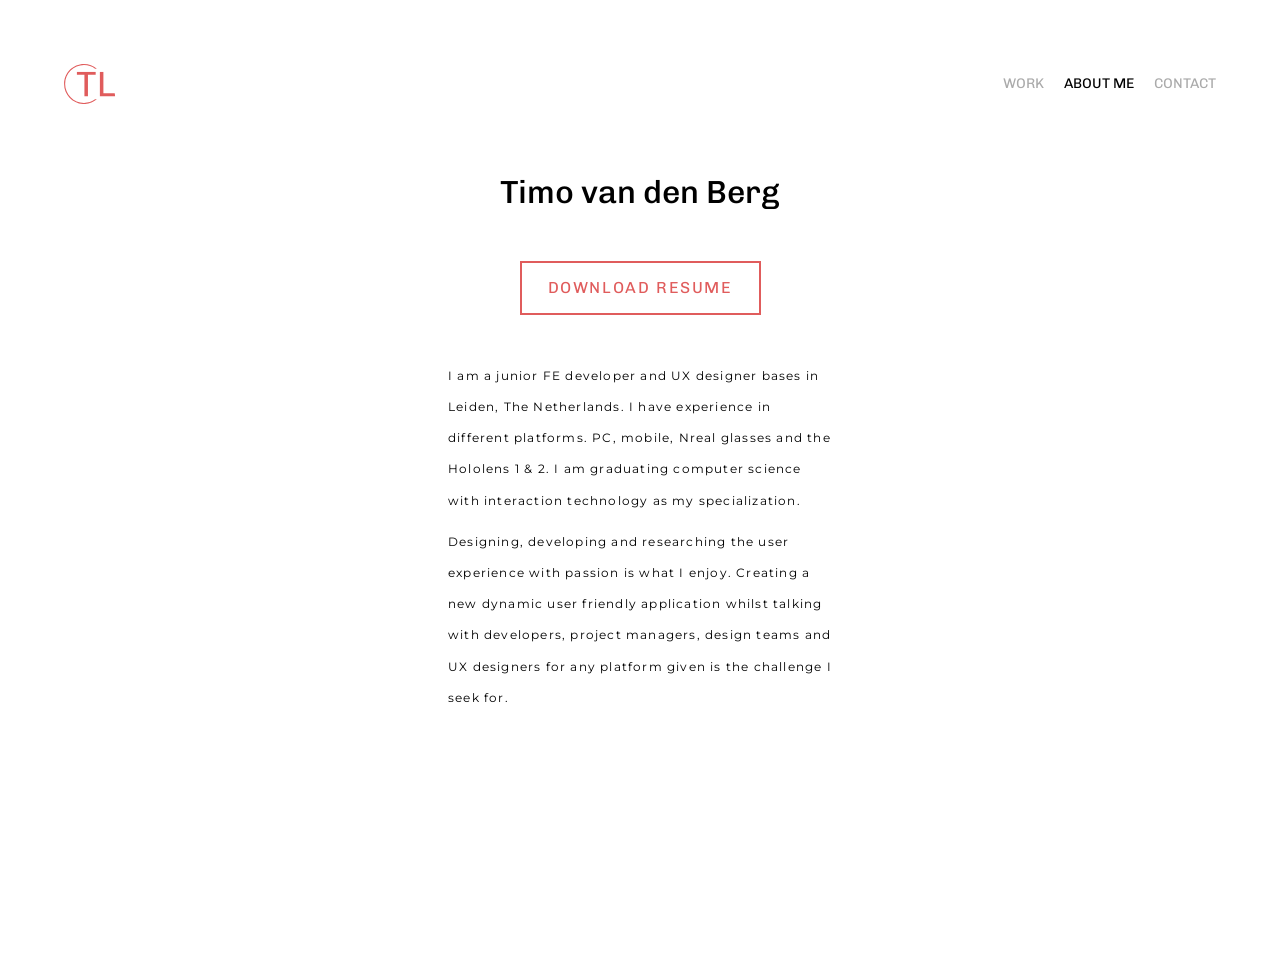
==== pages/about/about.html @ f4e2c9f2 "first commit" ====
<!DOCTYPE html>
<html lang="en">

<head>
    <meta charset="UTF-8">
    <meta name="viewport" content="width=device-width, initial-scale=1.0">

    <link rel="preconnect" href="https://fonts.googleapis.com">
    <link rel="preconnect" href="https://fonts.gstatic.com" crossorigin>
    <link href="https://fonts.googleapis.com/css2?family=Chivo&family=Montserrat&display=swap" rel="stylesheet">
    <link rel="stylesheet" href="../../main.css">
    <link rel="stylesheet" href="./about.css">
    <link rel="icon" href="../../assets/svg/LogoBlackWhite.svg">
    
    <title>About Me - Timo vd Berg</title>
</head>

<body>
    <nav class="navigation-bar">
        <section class="navigation-bar__logo">
            <a href="../../index.html"><img src="../../assets/svg/Logo.svg" alt="Logo van Timo vd Berg"></a>
        </section>
        <section class="navigation-bar__links">
            <a href="../../index.html">Work</a>
            <a class="navigation-bar__links--is-active" href="./about.html">About Me</a>
            <a href="../contact/contact.html">Contact</a>
        </section>
        <section class="navigation-bar__close">
            <img 
                id="js--hamburger-menu-bars" 
                class="" 
                src="../../assets/svg/Bars.svg" 
                alt="Knop voor openen en sluiten menu"
            >
            <img 
                id="js--hamburger-menu-xmark" 
                class="display-none" 
                src="../../assets/svg/Xmark.svg" 
                alt="Knop voor openen en sluiten menu"
            >
        </section>
    </nav>
    <main>
        <section id="js--mobile-nav" class="mobile-nav display-none">
            <a href="../../index.html">Work</a>
            <a href="./about.html">About Me</a>
            <a href="../contact/contact.html">Contact</a>
        </section>
        <section class="about">
            <h1>Timo van den Berg</h1>
            <a href="../../assets/download/CV - Timo vd Berg - EN.pdf" target="_blank"><button class="about__resume">Download Resume</button></a>
            <section class="about__text">
                <p>I am a junior FE developer and UX designer bases in Leiden, The Netherlands. I have experience in different platforms.
                PC, mobile, Nreal glasses and the Hololens 1 & 2. I am graduating computer science with interaction technology as my
                specialization.</p>
                <p>Designing, developing and researching the user experience with passion is what I enjoy. Creating a new dynamic user
                friendly application whilst talking with developers, project managers, design teams and UX designers for any platform
                given is the challenge I seek for.</p>
            </section>
            <div class="about__maps">
                <iframe
                    src="https://www.google.com/maps/embed?pb=!1m18!1m12!1m3!1d23284.532266673214!2d4.494138640460885!3d52.161875551069286!2m3!1f0!2f0!3f0!3m2!1i1024!2i768!4f13.1!3m3!1m2!1s0x47c5c68b88c9d753%3A0x74076352baf3fe49!2sLeiden!5e0!3m2!1snl!2snl!4v1690963417505!5m2!1snl!2snl"
                    style="border:0;" 
                    allowfullscreen="" 
                    loading="lazy"
                    referrerpolicy="no-referrer-when-downgrade"></iframe>
            </div>
        </section>
    </main>
</body>
<script src="../../main.js"></script>

</html>
---- main.css ----
/* General reset */
*, *::after, *::before {
  margin: 0;
  padding: 0;
  box-sizing: border-box;
}

html:focus-within {
  scroll-behavior: smooth;
}

body {
  min-height: 100vh;
  text-rendering: optimizeSpeed;
  line-height: 1.5;
}

img,
picture {
  max-width: 100%;
  display: block;
}

input,
button,
textarea,
select {
  font: inherit;
}

/* General Variables Set */
:root {
  --fnt-chivo: 'Chivo', sans-serif;
  --fnt-montserrat: 'Montserrat', sans-serif;

  --fnt-size-36: 2.25rem;
  --fnt-size-32: 2rem;
  --fnt-size-24: 1.5rem;
  --fnt-size-16: 1rem;
  --fnt-size-14: .875rem;
  --fnt-size-12: .75rem;
  --fnt-size-11: .6875rem;

  --clr-black: #000000;
  --clr-grey: #666666;
  --clr-light-grey: #aaaaaa;
  --clr-soft-grey-1: #e5e3df;
  --clr-soft-grey-2: #e8eaed;
  --clr-soft-grey-3: #f5f5f5;
  --clr-white: #ffffff;
  --clr-middle-black: #222222;
  --clr-light-black: #333333;
  --clr-btn: #E05C5C;
  --clr-light-grey-opacity-80: rgba(170, 170, 170, .8);
}

main {
  position: relative;
  margin-bottom: 5vw;
}

a {
  text-decoration: none;
  color: var(--clr-light-black);
  font-family: var(--fnt-chivo);
  transition: 0.3s all;
}

p {
  margin-bottom: 10px;
}

p,
label,
input,
textarea,
figcaption,
li {
  font-family: var(--fnt-montserrat);
  font-weight: 400;
  font-style: normal;
  font-size: var(--fnt-size-12);
  line-height: 2.6em;
  letter-spacing: .1em;
  text-rendering: optimizeLegibility;
}

figcaption {
  margin-bottom: 1rem;
  font-size: var(--fnt-size-11);
}

footer {
  width: 90%;
  display: flex;
  align-items: center;
  justify-content: center;
  gap: 1rem;
  margin-top: 5vw;
  margin-bottom: 5vw;
}

footer a {
  color: var(--clr-light-grey);
}

footer a:hover {
  color: var(--clr-light-black);
}

.footer-active {
  color: var(--clr-light-black);
}

@media screen and (min-width: 1500px) {
  footer {
    margin: 4.375rem;
  }
}

/* Utility Class */
.display-none {
  display: none !important;
}

.margin-bottom {
  margin: 0;
  margin-bottom: 1rem;
}

.zero-margin {
  margin: 0;
}

.border {
  border: 1px solid var(--clr-black);
  border-radius: .625rem;
}

.max-height-600 {
  max-height: 600px;
}

.font-weight-600 {
  font-weight: 600;
}



/* Navigation */
.navigation-bar {
  display: flex;
  flex-direction: row;
  justify-content: space-between;
  margin: 5vw auto;
  padding: 0 5vw 0 5vw;
}

@media screen and (min-width: 1500px) {
  .navigation-bar {
    margin: 4.375rem auto;
  }
}

.navigation-bar__links {
  display: none;
}

@media screen and (min-width: 768px) {
  .navigation-bar__links {
    display: flex;
    align-items: center;
    gap: 1.25rem;
  }

  .navigation-bar__links a {
    font-weight: 400;
    text-transform: uppercase;
    color: var(--clr-light-grey);
    font-size: var(--fnt-size-14);
  }

  .navigation-bar__links a:hover {
    color: var(--clr-light-black);
  }

  .navigation-bar__links .navigation-bar__links--is-active {
    color: var(--clr-black);
  }
}

.navigation-bar__logo,
.navigation-bar__close {
  max-width: 4rem;
}

.navigation-bar__close {
  width: 1.5rem;
}

@media screen and (min-width: 768px) {
  .navigation-bar__close {
    display: none;
  }
}

.navigation-bar__close img {
  width: 100%;
}

.mobile-nav {
  position: absolute;
  display: flex;
  align-items: center;
  flex-direction: column;
  height: 100%;
  width: 100%;
  background-color: var(--clr-white);
  z-index: 20;
}

.mobile-nav a {
  font-size: var(--fnt-size-36);
  transition: 0.2s all;
}

.mobile-nav a:hover {
  color: var(--clr-light-grey);
}

@media screen and (min-width: 768px) {
  .mobile-nav {
    display: none;
  }
}
---- pages/about/about.css ----
@import "../../main.css";

/* ///////////////////////// */
/*           About           */
/* ///////////////////////// */

.about {
    display: flex;
    justify-content: flex-start;
    align-items: center;
    flex-direction: column;
    width: 90%;
    margin: 0 auto;
}

@media screen and (min-width: 640px) {
    .about {
        width: 50%;
    }
}
@media screen and (min-width: 1200px) {
    .about {
        width: 30%;
    }
}
@media screen and (min-width: 1500px) {
    .about {
        width: 20%;
    }
}

.about h1 {
    font-family: var(--fnt-chivo);
    font-size: var(--fnt-size-32);
    font-weight: 500;
}

.about__resume {
    font-family: var(--fnt-chivo);
    color: var(--clr-btn);
    border: 2.5px solid var(--clr-btn);
    font-weight: 400;
    text-transform: uppercase;
    letter-spacing: .1em;
    background-color: transparent;
    padding: 0.8125rem 1.625rem 0.8125rem 1.625rem;
    margin-top: 5vh;
    margin-bottom: 5vh;
    transition: 0.2s all;
}

.about__resume:hover {
    cursor: pointer;
    color: var(--clr-white);
    background-color: var(--clr-btn);
}

.about__text {
    margin-bottom: 2rem;
}

.about__maps {
    width: 100%;
}

.about__maps iframe {
    width: 100%;
    -webkit-filter: grayscale(100%);
}
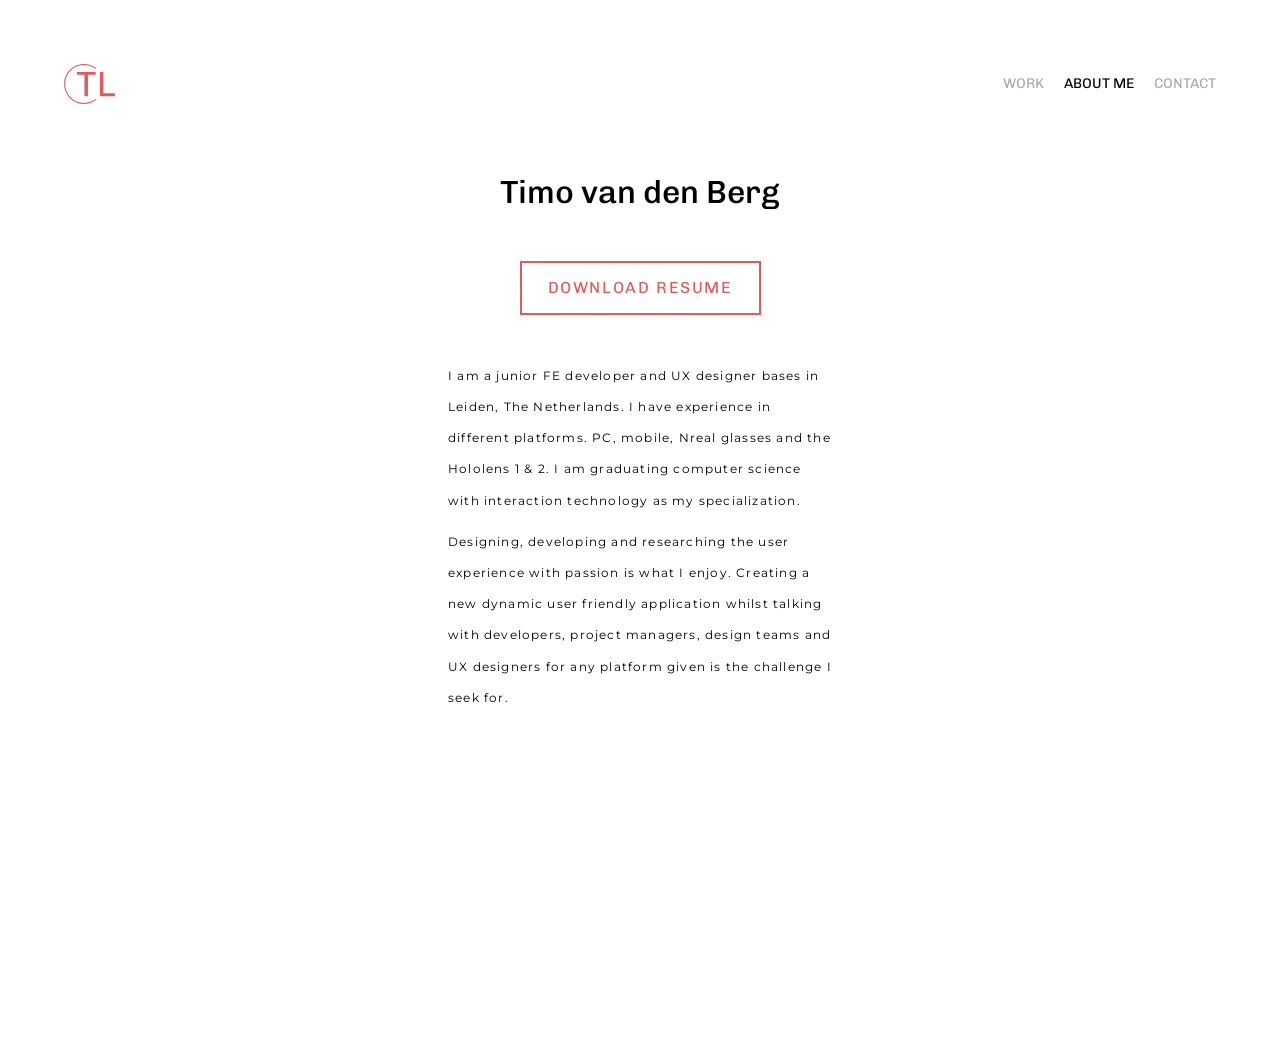
==== commit 04b31af8: "added new CV" ====
--- a/pages/about/about.html
+++ b/pages/about/about.html
@@ -48,7 +48,7 @@
         </section>
         <section class="about">
             <h1>Timo van den Berg</h1>
-            <a href="../../assets/download/CV - Timo vd Berg - EN.pdf" target="_blank"><button class="about__resume">Download Resume</button></a>
+            <a href="../../assets/download/CV-TimovdBerg-EN.pdf" target="_blank"><button class="about__resume">Download Resume</button></a>
             <section class="about__text">
                 <p>I am a junior FE developer and UX designer bases in Leiden, The Netherlands. I have experience in different platforms.
                 PC, mobile, Nreal glasses and the Hololens 1 & 2. I am graduating computer science with interaction technology as my
--- a/main.css
+++ b/main.css
@@ -1,5 +1,7 @@
 /* General reset */
-*, *::after, *::before {
+*,
+*::after,
+*::before {
   margin: 0;
   padding: 0;
   box-sizing: border-box;
@@ -30,16 +32,16 @@
 
 /* General Variables Set */
 :root {
-  --fnt-chivo: 'Chivo', sans-serif;
-  --fnt-montserrat: 'Montserrat', sans-serif;
+  --fnt-chivo: "Chivo", sans-serif;
+  --fnt-montserrat: "Montserrat", sans-serif;
 
   --fnt-size-36: 2.25rem;
   --fnt-size-32: 2rem;
   --fnt-size-24: 1.5rem;
   --fnt-size-16: 1rem;
-  --fnt-size-14: .875rem;
-  --fnt-size-12: .75rem;
-  --fnt-size-11: .6875rem;
+  --fnt-size-14: 0.875rem;
+  --fnt-size-12: 0.75rem;
+  --fnt-size-11: 0.6875rem;
 
   --clr-black: #000000;
   --clr-grey: #666666;
@@ -50,8 +52,9 @@
   --clr-white: #ffffff;
   --clr-middle-black: #222222;
   --clr-light-black: #333333;
-  --clr-btn: #E05C5C;
-  --clr-light-grey-opacity-80: rgba(170, 170, 170, .8);
+  --clr-btn: #e05c5c;
+  --clr-light-grey-opacity-80: rgba(170, 170, 170, 0.8);
+  --clr-aivd-purple--light: #E4D1FF;
 }
 
 main {
@@ -81,7 +84,7 @@
   font-style: normal;
   font-size: var(--fnt-size-12);
   line-height: 2.6em;
-  letter-spacing: .1em;
+  letter-spacing: 0.1em;
   text-rendering: optimizeLegibility;
 }
 
@@ -90,11 +93,17 @@
   font-size: var(--fnt-size-11);
 }
 
+iframe {
+  width: 100%;
+  aspect-ratio: 16 / 9;
+}
+
 footer {
-  width: 90%;
+  width: 100%;
   display: flex;
   align-items: center;
   justify-content: center;
+  flex-wrap: wrap;
   gap: 1rem;
   margin-top: 5vw;
   margin-bottom: 5vw;
@@ -114,7 +123,7 @@
 
 @media screen and (min-width: 1500px) {
   footer {
-    margin: 4.375rem;
+    margin: 4.375rem 0;
   }
 }
 
@@ -134,7 +143,7 @@
 
 .border {
   border: 1px solid var(--clr-black);
-  border-radius: .625rem;
+  border-radius: 0.625rem;
 }
 
 .max-height-600 {
@@ -145,7 +154,22 @@
   font-weight: 600;
 }
 
-
+.fadeIn {
+  animation: fadeIn 0.4s;
+}
+.fadeOut {
+  animation: fadeOut 0.4s forwards;
+}
+
+.headline--hover:hover {
+  color: var(--clr-light-black);
+  text-decoration: underline;
+}
+
+.workLi--style li {
+    margin-left: 2rem;  
+    line-height: 1.8rem;
+}
 
 /* Navigation */
 .navigation-bar {
@@ -197,6 +221,9 @@
 .navigation-bar__close {
   width: 1.5rem;
 }
+.navigation-bar__close:hover {
+  cursor: pointer;
+}
 
 @media screen and (min-width: 768px) {
   .navigation-bar__close {
@@ -232,4 +259,26 @@
   .mobile-nav {
     display: none;
   }
-}+}
+
+@keyframes fadeIn {
+  from {
+    transform: translateX(50%);
+    opacity: 0;
+  }
+  to {
+    transform: translateX(0);
+    opacity: 1;
+  }
+}
+
+@keyframes fadeOut {
+  from {
+    transform: translateX(0);
+    opacity: 1;
+  }
+  to {
+    transform: translateX(50%);
+    opacity: 0;
+  }
+}
--- a/pages/about/about.css
+++ b/pages/about/about.css
@@ -23,7 +23,7 @@
         width: 30%;
     }
 }
-@media screen and (min-width: 1500px) {
+@media screen and (min-width: 1700px) {
     .about {
         width: 20%;
     }
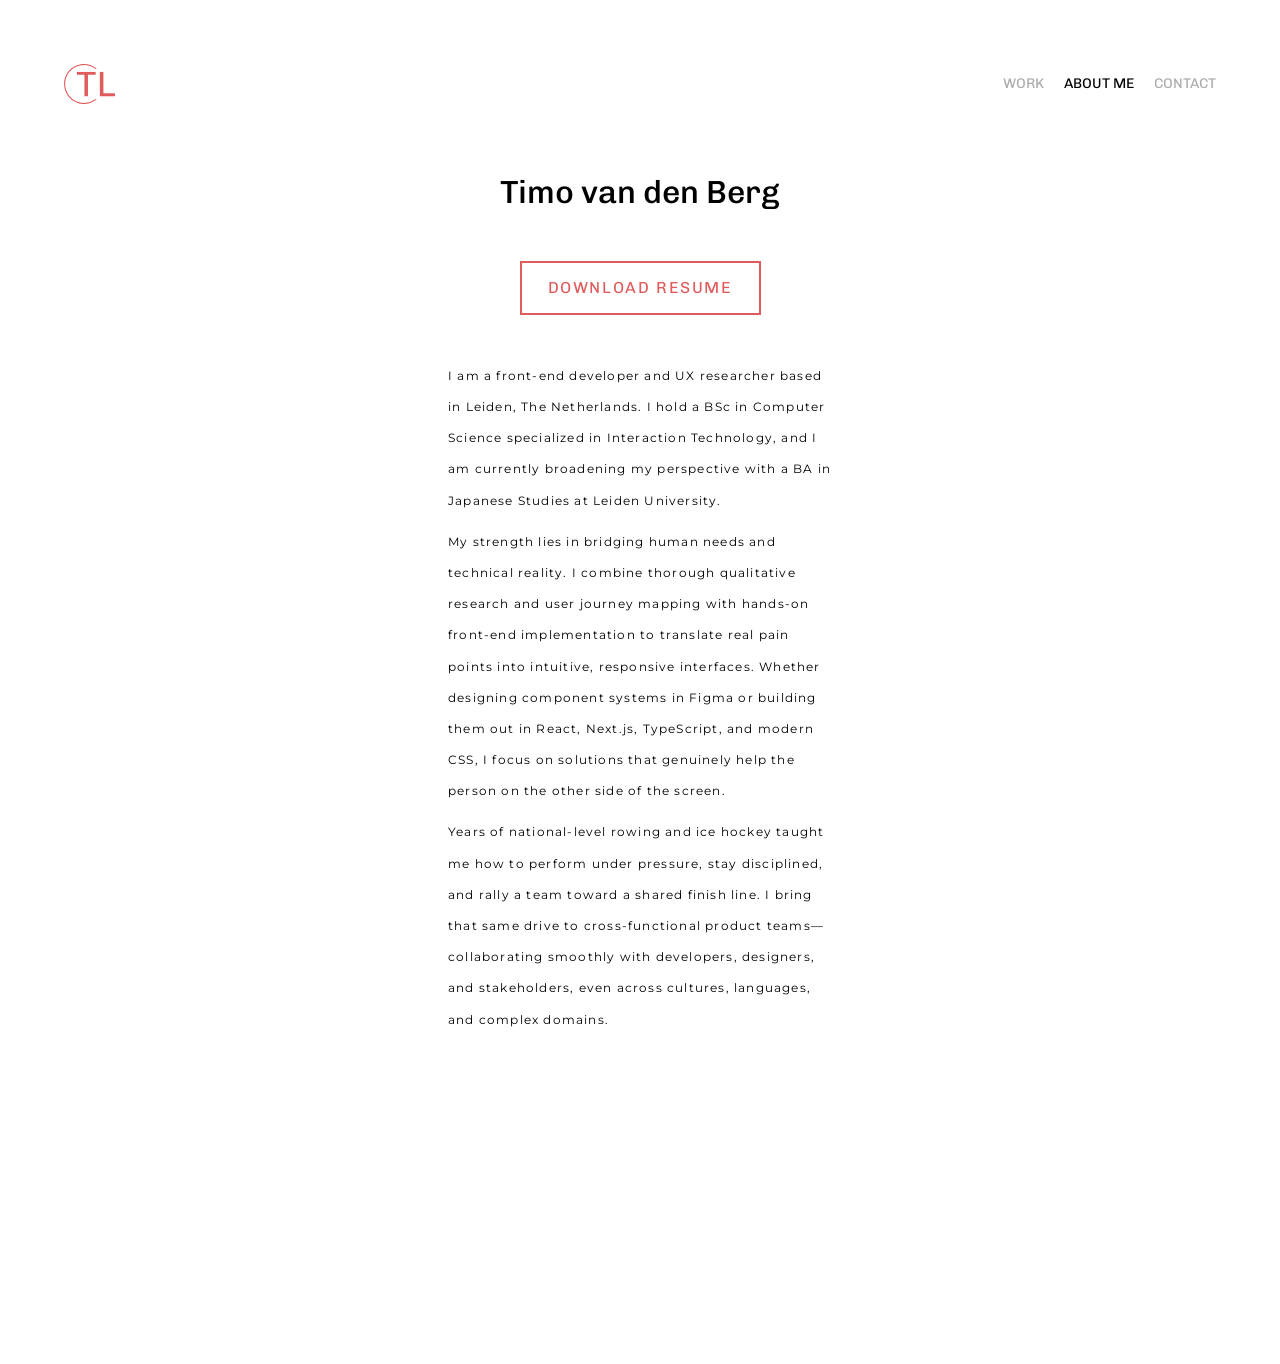
==== commit c11d57ba: "renewed text and some css" ====
--- a/pages/about/about.html
+++ b/pages/about/about.html
@@ -1,73 +1,97 @@
-<!DOCTYPE html>
+<!doctype html>
 <html lang="en">
+  <head>
+    <meta charset="UTF-8" />
+    <meta name="viewport" content="width=device-width, initial-scale=1.0" />
 
-<head>
-    <meta charset="UTF-8">
-    <meta name="viewport" content="width=device-width, initial-scale=1.0">
+    <link rel="preconnect" href="https://fonts.googleapis.com" />
+    <link rel="preconnect" href="https://fonts.gstatic.com" crossorigin />
+    <link
+      href="https://fonts.googleapis.com/css2?family=Chivo&family=Montserrat&display=swap"
+      rel="stylesheet"
+    />
+    <link rel="stylesheet" href="../../main.css" />
+    <link rel="stylesheet" href="./about.css" />
+    <link rel="icon" href="../../assets/svg/LogoBlackWhite.svg" />
 
-    <link rel="preconnect" href="https://fonts.googleapis.com">
-    <link rel="preconnect" href="https://fonts.gstatic.com" crossorigin>
-    <link href="https://fonts.googleapis.com/css2?family=Chivo&family=Montserrat&display=swap" rel="stylesheet">
-    <link rel="stylesheet" href="../../main.css">
-    <link rel="stylesheet" href="./about.css">
-    <link rel="icon" href="../../assets/svg/LogoBlackWhite.svg">
-    
     <title>About Me - Timo vd Berg</title>
-</head>
+  </head>
 
-<body>
+  <body>
     <nav class="navigation-bar">
-        <section class="navigation-bar__logo">
-            <a href="../../index.html"><img src="../../assets/svg/Logo.svg" alt="Logo van Timo vd Berg"></a>
-        </section>
-        <section class="navigation-bar__links">
-            <a href="../../index.html">Work</a>
-            <a class="navigation-bar__links--is-active" href="./about.html">About Me</a>
-            <a href="../contact/contact.html">Contact</a>
-        </section>
-        <section class="navigation-bar__close">
-            <img 
-                id="js--hamburger-menu-bars" 
-                class="" 
-                src="../../assets/svg/Bars.svg" 
-                alt="Knop voor openen en sluiten menu"
-            >
-            <img 
-                id="js--hamburger-menu-xmark" 
-                class="display-none" 
-                src="../../assets/svg/Xmark.svg" 
-                alt="Knop voor openen en sluiten menu"
-            >
-        </section>
+      <section class="navigation-bar__logo">
+        <a href="../../index.html"
+          ><img src="../../assets/svg/Logo.svg" alt="Logo van Timo vd Berg"
+        /></a>
+      </section>
+      <section class="navigation-bar__links">
+        <a href="../../index.html">Work</a>
+        <a class="navigation-bar__links--is-active" href="./about.html"
+          >About Me</a
+        >
+        <a href="../contact/contact.html">Contact</a>
+      </section>
+      <section class="navigation-bar__close">
+        <img
+          id="js--hamburger-menu-bars"
+          class=""
+          src="../../assets/svg/Bars.svg"
+          alt="Knop voor openen en sluiten menu"
+        />
+        <img
+          id="js--hamburger-menu-xmark"
+          class="display-none"
+          src="../../assets/svg/Xmark.svg"
+          alt="Knop voor openen en sluiten menu"
+        />
+      </section>
     </nav>
     <main>
-        <section id="js--mobile-nav" class="mobile-nav display-none">
-            <a href="../../index.html">Work</a>
-            <a href="./about.html">About Me</a>
-            <a href="../contact/contact.html">Contact</a>
+      <section id="js--mobile-nav" class="mobile-nav display-none">
+        <a href="../../index.html">Work</a>
+        <a href="./about.html">About Me</a>
+        <a href="../contact/contact.html">Contact</a>
+      </section>
+      <section class="about">
+        <h1>Timo van den Berg</h1>
+        <a href="../../assets/download/CV-TimovdBerg-EN.pdf" target="_blank"
+          ><button class="about__resume">Download Resume</button></a
+        >
+        <section class="about__text">
+          <p>
+            I am a front-end developer and UX researcher based in Leiden, The
+            Netherlands. I hold a BSc in Computer Science specialized in
+            Interaction Technology, and I am currently broadening my perspective
+            with a BA in Japanese Studies at Leiden University.
+          </p>
+          <p>
+            My strength lies in bridging human needs and technical reality. I
+            combine thorough qualitative research and user journey mapping with
+            hands-on front-end implementation to translate real pain points into
+            intuitive, responsive interfaces. Whether designing component
+            systems in Figma or building them out in React, Next.js, TypeScript,
+            and modern CSS, I focus on solutions that genuinely help the person
+            on the other side of the screen.
+          </p>
+          <p>
+            Years of national-level rowing and ice hockey taught me how to
+            perform under pressure, stay disciplined, and rally a team toward a
+            shared finish line. I bring that same drive to cross-functional
+            product teams—collaborating smoothly with developers, designers, and
+            stakeholders, even across cultures, languages, and complex domains.
+          </p>
         </section>
-        <section class="about">
-            <h1>Timo van den Berg</h1>
-            <a href="../../assets/download/CV-TimovdBerg-EN.pdf" target="_blank"><button class="about__resume">Download Resume</button></a>
-            <section class="about__text">
-                <p>I am a junior FE developer and UX designer bases in Leiden, The Netherlands. I have experience in different platforms.
-                PC, mobile, Nreal glasses and the Hololens 1 & 2. I am graduating computer science with interaction technology as my
-                specialization.</p>
-                <p>Designing, developing and researching the user experience with passion is what I enjoy. Creating a new dynamic user
-                friendly application whilst talking with developers, project managers, design teams and UX designers for any platform
-                given is the challenge I seek for.</p>
-            </section>
-            <div class="about__maps">
-                <iframe
-                    src="https://www.google.com/maps/embed?pb=!1m18!1m12!1m3!1d23284.532266673214!2d4.494138640460885!3d52.161875551069286!2m3!1f0!2f0!3f0!3m2!1i1024!2i768!4f13.1!3m3!1m2!1s0x47c5c68b88c9d753%3A0x74076352baf3fe49!2sLeiden!5e0!3m2!1snl!2snl!4v1690963417505!5m2!1snl!2snl"
-                    style="border:0;" 
-                    allowfullscreen="" 
-                    loading="lazy"
-                    referrerpolicy="no-referrer-when-downgrade"></iframe>
-            </div>
-        </section>
+        <div class="about__maps">
+          <iframe
+            src="https://www.google.com/maps/embed?pb=!1m18!1m12!1m3!1d23284.532266673214!2d4.494138640460885!3d52.161875551069286!2m3!1f0!2f0!3f0!3m2!1i1024!2i768!4f13.1!3m3!1m2!1s0x47c5c68b88c9d753%3A0x74076352baf3fe49!2sLeiden!5e0!3m2!1snl!2snl!4v1690963417505!5m2!1snl!2snl"
+            style="border: 0"
+            allowfullscreen=""
+            loading="lazy"
+            referrerpolicy="no-referrer-when-downgrade"
+          ></iframe>
+        </div>
+      </section>
     </main>
-</body>
-<script src="../../main.js"></script>
-
-</html>+  </body>
+  <script src="../../main.js"></script>
+</html>
--- a/main.css
+++ b/main.css
@@ -54,7 +54,10 @@
   --clr-light-black: #333333;
   --clr-btn: #e05c5c;
   --clr-light-grey-opacity-80: rgba(170, 170, 170, 0.8);
-  --clr-aivd-purple--light: #E4D1FF;
+
+  /* Case specific colours */
+  --clr-aivd-purple--light: #e4d1ff;
+  --clr-zooma-primary: #00a0dc;
 }
 
 main {
@@ -78,7 +81,9 @@
 input,
 textarea,
 figcaption,
-li {
+li,
+ul,
+ol {
   font-family: var(--fnt-montserrat);
   font-weight: 400;
   font-style: normal;
@@ -167,8 +172,8 @@
 }
 
 .workLi--style li {
-    margin-left: 2rem;  
-    line-height: 1.8rem;
+  margin-left: 2rem;
+  line-height: 1.8rem;
 }
 
 /* Navigation */
--- a/pages/about/about.css
+++ b/pages/about/about.css
@@ -5,65 +5,60 @@
 /* ///////////////////////// */
 
 .about {
-    display: flex;
-    justify-content: flex-start;
-    align-items: center;
-    flex-direction: column;
-    width: 90%;
-    margin: 0 auto;
+  display: flex;
+  justify-content: flex-start;
+  align-items: center;
+  flex-direction: column;
+  width: 90%;
+  margin: 0 auto;
 }
 
 @media screen and (min-width: 640px) {
-    .about {
-        width: 50%;
-    }
+  .about {
+    width: 50%;
+  }
 }
 @media screen and (min-width: 1200px) {
-    .about {
-        width: 30%;
-    }
-}
-@media screen and (min-width: 1700px) {
-    .about {
-        width: 20%;
-    }
+  .about {
+    width: 30%;
+  }
 }
 
 .about h1 {
-    font-family: var(--fnt-chivo);
-    font-size: var(--fnt-size-32);
-    font-weight: 500;
+  font-family: var(--fnt-chivo);
+  font-size: var(--fnt-size-32);
+  font-weight: 500;
 }
 
 .about__resume {
-    font-family: var(--fnt-chivo);
-    color: var(--clr-btn);
-    border: 2.5px solid var(--clr-btn);
-    font-weight: 400;
-    text-transform: uppercase;
-    letter-spacing: .1em;
-    background-color: transparent;
-    padding: 0.8125rem 1.625rem 0.8125rem 1.625rem;
-    margin-top: 5vh;
-    margin-bottom: 5vh;
-    transition: 0.2s all;
+  font-family: var(--fnt-chivo);
+  color: var(--clr-btn);
+  border: 2.5px solid var(--clr-btn);
+  font-weight: 400;
+  text-transform: uppercase;
+  letter-spacing: 0.1em;
+  background-color: transparent;
+  padding: 0.8125rem 1.625rem 0.8125rem 1.625rem;
+  margin-top: 5vh;
+  margin-bottom: 5vh;
+  transition: 0.2s all;
 }
 
 .about__resume:hover {
-    cursor: pointer;
-    color: var(--clr-white);
-    background-color: var(--clr-btn);
+  cursor: pointer;
+  color: var(--clr-white);
+  background-color: var(--clr-btn);
 }
 
 .about__text {
-    margin-bottom: 2rem;
+  margin-bottom: 2rem;
 }
 
 .about__maps {
-    width: 100%;
+  width: 100%;
 }
 
 .about__maps iframe {
-    width: 100%;
-    -webkit-filter: grayscale(100%);
-}+  width: 100%;
+  -webkit-filter: grayscale(100%);
+}
